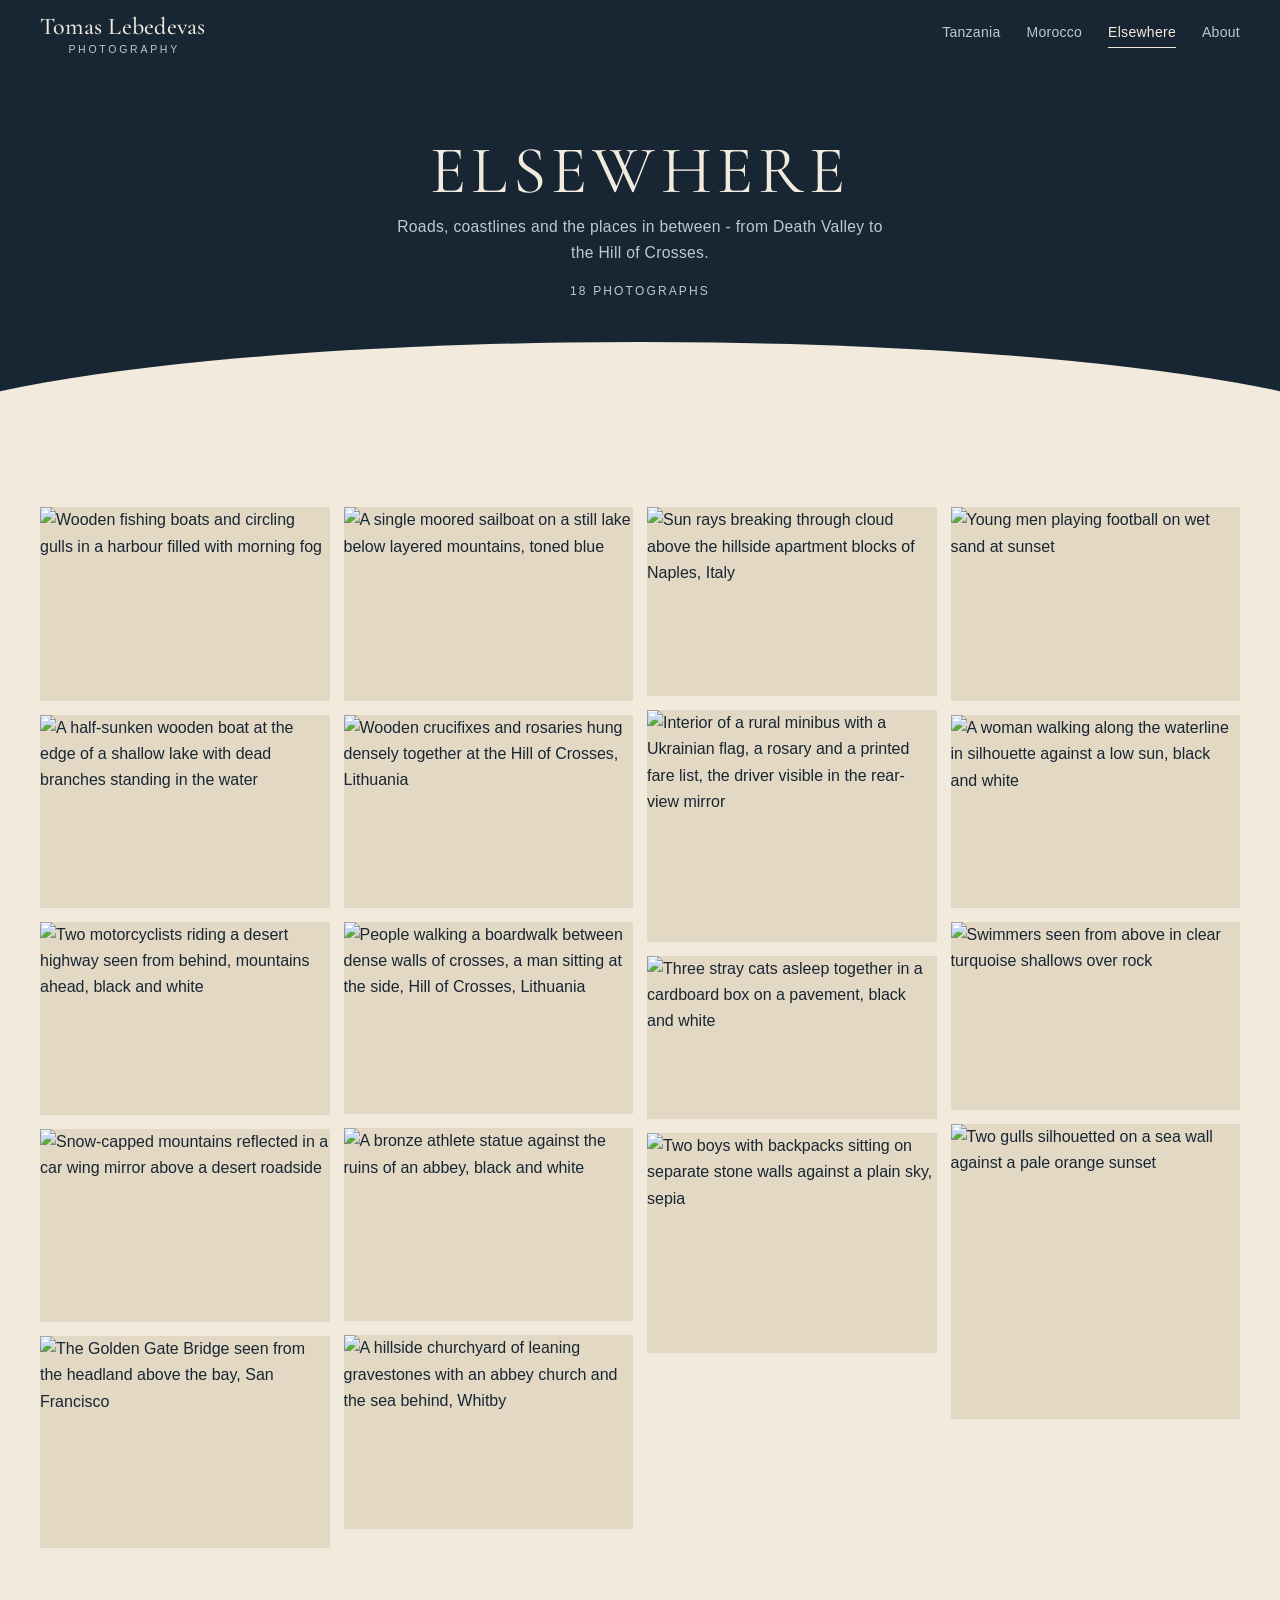
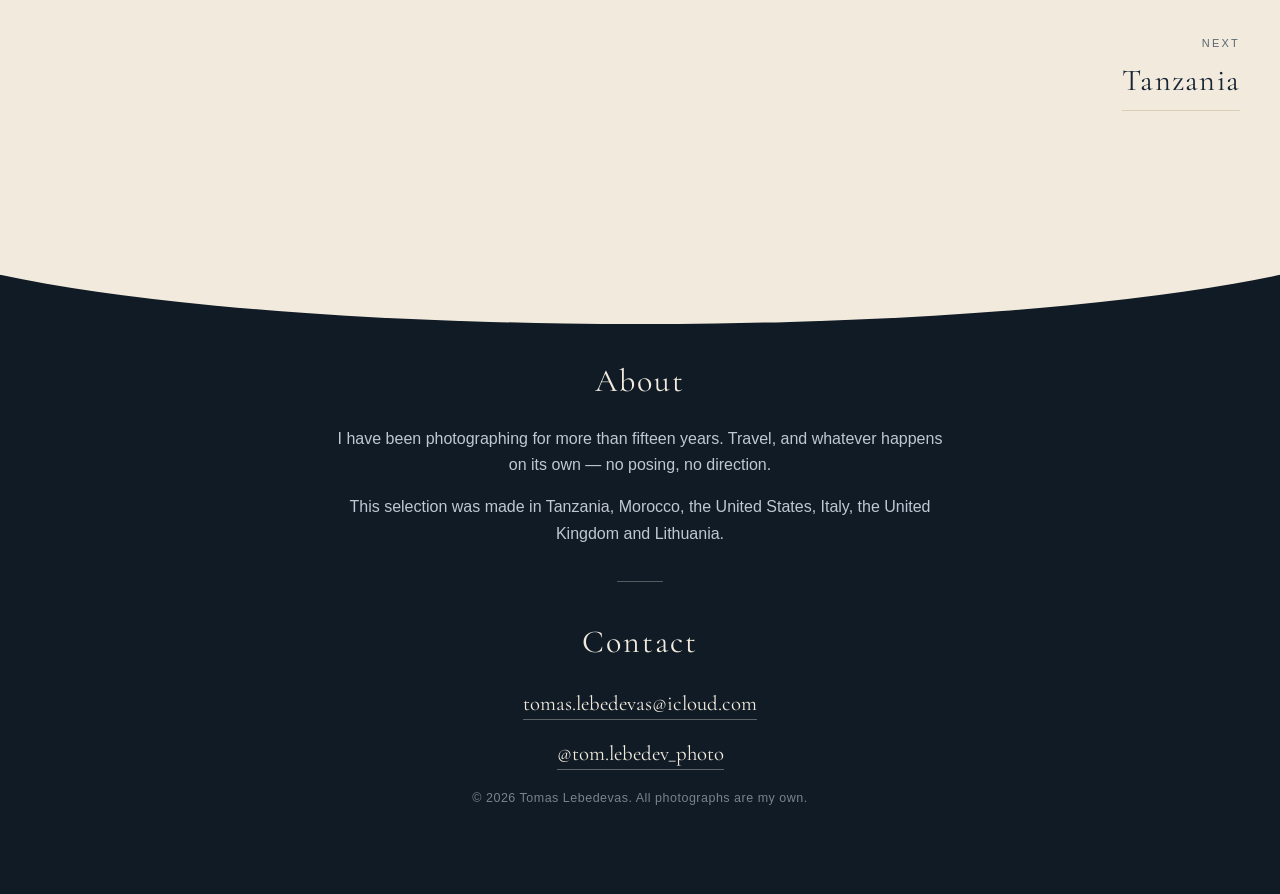
==== elsewhere.html @ 030fe17a "SEO: JSON-LD, robots meta, sitemap su nuotraukomis Struktūrizuoti duomenys (WebSite, ImageGallery, a" ====
<!doctype html>
<html lang="en">
<head>
<meta charset="utf-8">
<meta name="viewport" content="width=device-width, initial-scale=1, viewport-fit=cover">
<title>Elsewhere — Tomas Lebedevas</title>
<meta name="description" content="Roads, coastlines and the places in between - from Death Valley to the Hill of Crosses.">
<meta property="og:title" content="Elsewhere — Tomas Lebedevas">
<meta property="og:type" content="website">
<meta property="og:description" content="Roads, coastlines and the places in between - from Death Valley to the Hill of Crosses.">
<meta property="og:url" content="https://tomaslebedevas.photography/elsewhere.html">
<meta property="og:image" content="https://tomaslebedevas.photography/photos/full/Travel/_DSC0031.jpg">
<meta property="og:image:width" content="2000">
<meta property="og:image:height" content="1335">
<meta property="og:locale" content="en_GB">
<meta name="twitter:card" content="summary_large_image">
<meta name="robots" content="index, follow, max-image-preview:large, max-snippet:-1">
<link rel="canonical" href="https://tomaslebedevas.photography/elsewhere.html">
<link rel="icon" type="image/png" sizes="32x32" href="icons/favicon-32.png">
<link rel="icon" type="image/png" sizes="48x48" href="icons/favicon-48.png">

<link rel="preconnect" href="https://fonts.googleapis.com">
<link rel="preconnect" href="https://fonts.gstatic.com" crossorigin>
<link href="https://fonts.googleapis.com/css2?family=Cormorant+Garamond:wght@400;500&display=swap" rel="stylesheet">
<link rel="stylesheet" href="assets/style.css">

<link rel="manifest" href="manifest.json">
<meta name="theme-color" content="#182634">
<link rel="apple-touch-icon" href="icons/icon-180.png">
<meta name="apple-mobile-web-app-capable" content="yes">
<meta name="apple-mobile-web-app-status-bar-style" content="black-translucent">
<meta name="apple-mobile-web-app-title" content="Photography">
<meta name="mobile-web-app-capable" content="yes">
</head>
<body>
<script type="application/ld+json">
{
  "@context": "https://schema.org",
  "@graph": [
    {
      "@type": "ImageGallery",
      "@id": "https://tomaslebedevas.photography/elsewhere.html",
      "name": "Elsewhere 2014 Tomas Lebedevas",
      "description": "Roads, coastlines and the places in between - from Death Valley to the Hill of Crosses.",
      "url": "https://tomaslebedevas.photography/elsewhere.html",
      "inLanguage": "en",
      "primaryImageOfPage": "https://tomaslebedevas.photography/photos/full/Travel/_DSC0031.jpg",
      "isPartOf": { "@type": "WebSite", "@id": "https://tomaslebedevas.photography/#website" },
      "author": { "@type": "Person", "@id": "https://tomaslebedevas.photography/#tomas" },
      "copyrightHolder": { "@type": "Person", "@id": "https://tomaslebedevas.photography/#tomas" }
    },
    {
      "@type": "Person",
      "@id": "https://tomaslebedevas.photography/#tomas",
      "name": "Tomas Lebedevas",
      "jobTitle": "Photographer",
      "url": "https://tomaslebedevas.photography/"
    },
    {
      "@type": "BreadcrumbList",
      "itemListElement": [
        { "@type": "ListItem", "position": 1, "name": "Tomas Lebedevas", "item": "https://tomaslebedevas.photography/" },
        { "@type": "ListItem", "position": 2, "name": "Elsewhere" }
      ]
    }
  ]
}
</script>
<header class="site-header">
  <a class="brand" href="index.html">Tomas Lebedevas<span>Photography</span></a>
  <nav>
    <a href="tanzania.html">Tanzania</a>
    <a href="morocco.html">Morocco</a>
    <a href="elsewhere.html" aria-current="page">Elsewhere</a>
    <a href="index.html#about">About</a>
  </nav>
</header>
<main id="work">
<!-- GALLERY:START -->
<section class="sekcija" id="elsewhere">
  <div class="sekcija__juosta">
    <h1>Elsewhere</h1>
    <p>Roads, coastlines and the places in between - from Death Valley to the Hill of Crosses.</p>
    <span class="sekcija__kiekis">18 photographs</span>
    <div class="lankas"></div>
  </div>
  <div class="galerija">
    <figure class="tile" role="button" tabindex="0" data-full="photos/full/Travel/DSC_0059%20%282%29.jpg">
      <img src="photos/thumb/Travel/DSC_0059%20%282%29.jpg" srcset="photos/thumb-sm/Travel/DSC_0059%20%282%29.jpg 400w, photos/thumb/Travel/DSC_0059%20%282%29.jpg 700w" sizes="(max-width:620px) 50vw, (max-width:900px) 50vw, (max-width:1200px) 33vw, 350px" alt="Wooden fishing boats and circling gulls in a harbour filled with morning fog" width="700" height="467" loading="eager" fetchpriority="high" decoding="async">
      <figcaption>Harbour in the fog</figcaption>
    </figure>
    <figure class="tile" role="button" tabindex="0" data-full="photos/full/Travel/DSC_0082.jpg">
      <img src="photos/thumb/Travel/DSC_0082.jpg" srcset="photos/thumb-sm/Travel/DSC_0082.jpg 400w, photos/thumb/Travel/DSC_0082.jpg 700w" sizes="(max-width:620px) 50vw, (max-width:900px) 50vw, (max-width:1200px) 33vw, 350px" alt="A half-sunken wooden boat at the edge of a shallow lake with dead branches standing in the water" width="700" height="467" loading="eager" fetchpriority="high" decoding="async">
      <figcaption>Sunken boat</figcaption>
    </figure>
    <figure class="tile" role="button" tabindex="0" data-full="photos/full/Travel/_DSC0031.jpg">
      <img src="photos/thumb/Travel/_DSC0031.jpg" srcset="photos/thumb-sm/Travel/_DSC0031.jpg 400w, photos/thumb/Travel/_DSC0031.jpg 700w" sizes="(max-width:620px) 50vw, (max-width:900px) 50vw, (max-width:1200px) 33vw, 350px" alt="Two motorcyclists riding a desert highway seen from behind, mountains ahead, black and white" width="700" height="467" loading="lazy" decoding="async">
      <figcaption>Motorcycles in the desert</figcaption>
    </figure>
    <figure class="tile" role="button" tabindex="0" data-full="photos/full/Travel/_DSC0162-2.jpg">
      <img src="photos/thumb/Travel/_DSC0162-2.jpg" srcset="photos/thumb-sm/Travel/_DSC0162-2.jpg 400w, photos/thumb/Travel/_DSC0162-2.jpg 700w" sizes="(max-width:620px) 50vw, (max-width:900px) 50vw, (max-width:1200px) 33vw, 350px" alt="Snow-capped mountains reflected in a car wing mirror above a desert roadside" width="700" height="467" loading="lazy" decoding="async">
      <figcaption>Mountains in the mirror</figcaption>
    </figure>
    <figure class="tile" role="button" tabindex="0" data-full="photos/full/Travel/_DSC0353.jpg" data-vieta="San Francisco">
      <img src="photos/thumb/Travel/_DSC0353.jpg" srcset="photos/thumb-sm/Travel/_DSC0353.jpg 400w, photos/thumb/Travel/_DSC0353.jpg 700w" sizes="(max-width:620px) 50vw, (max-width:900px) 50vw, (max-width:1200px) 33vw, 350px" alt="The Golden Gate Bridge seen from the headland above the bay, San Francisco" width="700" height="512" loading="lazy" decoding="async">
      <figcaption>Golden Gate</figcaption>
    </figure>
    <figure class="tile" role="button" tabindex="0" data-full="photos/full/Travel/DSC_2839.jpg">
      <img src="photos/thumb/Travel/DSC_2839.jpg" srcset="photos/thumb-sm/Travel/DSC_2839.jpg 400w, photos/thumb/Travel/DSC_2839.jpg 700w" sizes="(max-width:620px) 50vw, (max-width:900px) 50vw, (max-width:1200px) 33vw, 350px" alt="A single moored sailboat on a still lake below layered mountains, toned blue" width="700" height="467" loading="lazy" decoding="async">
      <figcaption>Lone sailboat</figcaption>
    </figure>
    <figure class="tile" role="button" tabindex="0" data-full="photos/full/Travel/_DSC0461%20%282%29.jpg" data-vieta="Lithuania">
      <img src="photos/thumb/Travel/_DSC0461%20%282%29.jpg" srcset="photos/thumb-sm/Travel/_DSC0461%20%282%29.jpg 400w, photos/thumb/Travel/_DSC0461%20%282%29.jpg 700w" sizes="(max-width:620px) 50vw, (max-width:900px) 50vw, (max-width:1200px) 33vw, 350px" alt="Wooden crucifixes and rosaries hung densely together at the Hill of Crosses, Lithuania" width="700" height="467" loading="lazy" decoding="async">
      <figcaption>Hill of Crosses</figcaption>
    </figure>
    <figure class="tile" role="button" tabindex="0" data-full="photos/full/People/_DSC0463.jpg" data-vieta="Lithuania">
      <img src="photos/thumb/People/_DSC0463.jpg" srcset="photos/thumb-sm/People/_DSC0463.jpg 400w, photos/thumb/People/_DSC0463.jpg 700w" sizes="(max-width:620px) 50vw, (max-width:900px) 50vw, (max-width:1200px) 33vw, 350px" alt="People walking a boardwalk between dense walls of crosses, a man sitting at the side, Hill of Crosses, Lithuania" width="700" height="466" loading="lazy" decoding="async">
      <figcaption>Path between the crosses</figcaption>
    </figure>
    <figure class="tile" role="button" tabindex="0" data-full="photos/full/Travel/_DSC0427.jpg" data-vieta="Whitby">
      <img src="photos/thumb/Travel/_DSC0427.jpg" srcset="photos/thumb-sm/Travel/_DSC0427.jpg 400w, photos/thumb/Travel/_DSC0427.jpg 700w" sizes="(max-width:620px) 50vw, (max-width:900px) 50vw, (max-width:1200px) 33vw, 350px" alt="A bronze athlete statue against the ruins of an abbey, black and white" width="700" height="467" loading="lazy" decoding="async">
      <figcaption>Statue among ruins</figcaption>
    </figure>
    <figure class="tile" role="button" tabindex="0" data-full="photos/full/Travel/_DSC0442.jpg" data-vieta="Whitby">
      <img src="photos/thumb/Travel/_DSC0442.jpg" srcset="photos/thumb-sm/Travel/_DSC0442.jpg 400w, photos/thumb/Travel/_DSC0442.jpg 700w" sizes="(max-width:620px) 50vw, (max-width:900px) 50vw, (max-width:1200px) 33vw, 350px" alt="A hillside churchyard of leaning gravestones with an abbey church and the sea behind, Whitby" width="700" height="467" loading="lazy" decoding="async">
      <figcaption>Graveyard above the town</figcaption>
    </figure>
    <figure class="tile" role="button" tabindex="0" data-full="photos/full/Travel/DSC_0596.jpg" data-vieta="Naples">
      <img src="photos/thumb/Travel/DSC_0596.jpg" srcset="photos/thumb-sm/Travel/DSC_0596.jpg 400w, photos/thumb/Travel/DSC_0596.jpg 700w" sizes="(max-width:620px) 50vw, (max-width:900px) 50vw, (max-width:1200px) 33vw, 350px" alt="Sun rays breaking through cloud above the hillside apartment blocks of Naples, Italy" width="700" height="456" loading="lazy" decoding="async">
      <figcaption>Light over Naples</figcaption>
    </figure>
    <figure class="tile" role="button" tabindex="0" data-full="photos/full/Travel/DSC_0011%20%284%29.jpg">
      <img src="photos/thumb/Travel/DSC_0011%20%284%29.jpg" srcset="photos/thumb-sm/Travel/DSC_0011%20%284%29.jpg 400w, photos/thumb/Travel/DSC_0011%20%284%29.jpg 700w" sizes="(max-width:620px) 50vw, (max-width:900px) 50vw, (max-width:1200px) 33vw, 350px" alt="Interior of a rural minibus with a Ukrainian flag, a rosary and a printed fare list, the driver visible in the rear-view mirror" width="700" height="560" loading="lazy" decoding="async">
      <figcaption>Marshrutka</figcaption>
    </figure>
    <figure class="tile" role="button" tabindex="0" data-full="photos/full/Travel/DSC_0133.jpg">
      <img src="photos/thumb/Travel/DSC_0133.jpg" srcset="photos/thumb-sm/Travel/DSC_0133.jpg 400w, photos/thumb/Travel/DSC_0133.jpg 700w" sizes="(max-width:620px) 50vw, (max-width:900px) 50vw, (max-width:1200px) 33vw, 350px" alt="Three stray cats asleep together in a cardboard box on a pavement, black and white" width="700" height="395" loading="lazy" decoding="async">
      <figcaption>Three in a box</figcaption>
    </figure>
    <figure class="tile" role="button" tabindex="0" data-full="photos/full/People/DSC_0007%20%283%29.jpg">
      <img src="photos/thumb/People/DSC_0007%20%283%29.jpg" srcset="photos/thumb-sm/People/DSC_0007%20%283%29.jpg 400w, photos/thumb/People/DSC_0007%20%283%29.jpg 700w" sizes="(max-width:620px) 50vw, (max-width:900px) 50vw, (max-width:1200px) 33vw, 350px" alt="Two boys with backpacks sitting on separate stone walls against a plain sky, sepia" width="700" height="531" loading="lazy" decoding="async">
      <figcaption>Two on the wall</figcaption>
    </figure>
    <figure class="tile" role="button" tabindex="0" data-full="photos/full/People/DSC_0378%20%282%29.jpg">
      <img src="photos/thumb/People/DSC_0378%20%282%29.jpg" srcset="photos/thumb-sm/People/DSC_0378%20%282%29.jpg 400w, photos/thumb/People/DSC_0378%20%282%29.jpg 700w" sizes="(max-width:620px) 50vw, (max-width:900px) 50vw, (max-width:1200px) 33vw, 350px" alt="Young men playing football on wet sand at sunset" width="700" height="468" loading="lazy" decoding="async">
      <figcaption>Football on the sand</figcaption>
    </figure>
    <figure class="tile" role="button" tabindex="0" data-full="photos/full/People/DSC_0519%20%282%29.jpg">
      <img src="photos/thumb/People/DSC_0519%20%282%29.jpg" srcset="photos/thumb-sm/People/DSC_0519%20%282%29.jpg 400w, photos/thumb/People/DSC_0519%20%282%29.jpg 700w" sizes="(max-width:620px) 50vw, (max-width:900px) 50vw, (max-width:1200px) 33vw, 350px" alt="A woman walking along the waterline in silhouette against a low sun, black and white" width="700" height="467" loading="lazy" decoding="async">
      <figcaption>Along the shore</figcaption>
    </figure>
    <figure class="tile" role="button" tabindex="0" data-full="photos/full/People/DSC_0683.jpg">
      <img src="photos/thumb/People/DSC_0683.jpg" srcset="photos/thumb-sm/People/DSC_0683.jpg 400w, photos/thumb/People/DSC_0683.jpg 700w" sizes="(max-width:620px) 50vw, (max-width:900px) 50vw, (max-width:1200px) 33vw, 350px" alt="Swimmers seen from above in clear turquoise shallows over rock" width="700" height="454" loading="lazy" decoding="async">
      <figcaption>Clear water</figcaption>
    </figure>
    <figure class="tile" role="button" tabindex="0" data-full="photos/full/Travel/DSC_0310%20%282%29.jpg">
      <img src="photos/thumb/Travel/DSC_0310%20%282%29.jpg" srcset="photos/thumb-sm/Travel/DSC_0310%20%282%29.jpg 400w, photos/thumb/Travel/DSC_0310%20%282%29.jpg 700w" sizes="(max-width:620px) 50vw, (max-width:900px) 50vw, (max-width:1200px) 33vw, 350px" alt="Two gulls silhouetted on a sea wall against a pale orange sunset" width="687" height="700" loading="lazy" decoding="async">
      <figcaption>Two at sunset</figcaption>
    </figure>
  </div>
</section>
<!-- GALLERY:END -->
<nav class="toliau">
  <a href="tanzania.html"><span>Next</span>Tanzania</a>
</nav>
</main>

<footer class="puslapio-galas" id="about">
  <div class="lankas lankas--virsus"></div>
  <div class="vidus">
    <h2>About</h2>
    <p>
      I have been photographing for more than fifteen years. Travel, and whatever
      happens on its own &mdash; no posing, no direction.
    </p>
    <p>
      This selection was made in Tanzania, Morocco, the United States, Italy,
      the United Kingdom and Lithuania.
    </p>

    <div class="skyrikis"></div>

    <h2 id="contact">Contact</h2>
    <p><a class="pastas" href="mailto:tomas.lebedevas@icloud.com">tomas.lebedevas@icloud.com</a></p>
    <p><a class="pastas" href="https://www.instagram.com/tom.lebedev_photo/" target="_blank" rel="me noopener">@tom.lebedev_photo</a></p>
    <p class="fine">&copy; 2026 Tomas Lebedevas. All photographs are my own.</p>
  </div>
</footer>

<div class="lightbox" id="lightbox" role="dialog" aria-modal="true" aria-label="Photo viewer" hidden>
  <button class="lb-close" id="lbClose" aria-label="Close">&times;</button>
  <button class="lb-nav lb-prev" id="lbPrev" aria-label="Previous">&#8249;</button>
  <img id="lbImg" alt="">
  <button class="lb-nav lb-next" id="lbNext" aria-label="Next">&#8250;</button>
  <div class="lb-caption" id="lbCaption"></div>
</div>

<script src="assets/app.js"></script>
<script>
  if ("serviceWorker" in navigator) {
    window.addEventListener("load", function () { navigator.serviceWorker.register("sw.js"); });
  }
</script>
</body>
</html>
---- assets/style.css ----
/* ===================================================================
   Tomas Lebedevas — Fotografija
   Rašalo mėlyna + smėlis, serifinė tipografija, teminės sekcijos.
   =================================================================== */

:root{
  /* Paletė: rašalo mėlyna + smėlis. Mėlyna sąmoningai gili ir
     prislopinta - tokia tamsi veikia beveik kaip juoda ir nekonkuruoja
     su kadrais, bet spalva dar atpažįstama. Šiltas smėlis atsveria. */
  --tamsi:      #182634;
  --tamsi-gili: #101b26;
  --krem:       #f2ebdd;
  --krem-sokis: #e3d8c3;   /* plyteles fonas, kol nuotrauka dar nekrauta */
  --tekstas:    #182634;
  --tekstas-svelnus: #5a6672;
  --ant-tamsios: #f2ebdd;
  --ant-tamsios-svelnus: #bfc8d2;
  --linija:     #dccfb7;

  --serif: "Cormorant Garamond", Georgia, "Times New Roman", serif;
  --sans: -apple-system, BlinkMacSystemFont, "Segoe UI", Roboto, Helvetica, Arial, sans-serif;

  --max: 1440px;
  --tarpas: 14px;

  /* Galerijos stulpeliu kiekis. Keiciamas per media uzklausas ir
     atskirai "Selected work" sekcijai, todel visur tik viena vieta. */
  --stulpeliai: 4;

  /* Lipni antraste. Naudojama ir sekciju scroll-margin skaiciavimui,
     kad nuoroda i #travel nenuslinktu po antraste. */
  --antrastes-h: 72px;
}

*{box-sizing:border-box}
html{scroll-behavior:smooth}
body{
  margin:0;
  background:var(--krem);
  color:var(--tekstas);
  font:16px/1.65 var(--sans);
  -webkit-font-smoothing:antialiased;
}
a{color:inherit;text-decoration:none}
img{max-width:100%}

/* --- Antraštė ------------------------------------------------------ */
.site-header{
  position:sticky;top:0;z-index:60;
  display:flex;align-items:center;justify-content:space-between;gap:24px;
  padding:calc(14px + env(safe-area-inset-top)) calc(40px + env(safe-area-inset-right)) 14px calc(40px + env(safe-area-inset-left));
  background:var(--tamsi);
  color:var(--ant-tamsios);
}
/* Vardas ir po juo smulkus "Photography" - identiteto zenklas, o ne
   viena ilga eilute. Ta pati smulki isretinta tipografija kaip
   .sekcija__kiekis ir lightbox meta eiluteje. */
.brand{
  display:block;
  font-family:var(--serif);
  font-size:24px;font-weight:500;letter-spacing:.01em;line-height:1.12;
}
.brand span{
  display:block;
  margin-top:3px;
  font-family:var(--sans);
  font-size:10.5px;font-weight:400;
  letter-spacing:.26em;text-transform:uppercase;
  color:var(--ant-tamsios-svelnus);
  /* Centruojam po vardu. Del letter-spacing po paskutine raide lieka
     tarpas, todel be sios kompensacijos eilute optiskai pasislinktu
     i desine. */
  text-align:center;
  margin-right:-.26em;
}
.site-header nav{display:flex;gap:26px;font-size:14px;letter-spacing:.02em}
.site-header nav a{color:var(--ant-tamsios-svelnus);padding-bottom:3px;border-bottom:1px solid transparent}
.site-header nav a:hover{color:var(--ant-tamsios);border-bottom-color:var(--ant-tamsios)}
/* Kuriame puslapyje esam - zymima generuojant HTML. */
.site-header nav a[aria-current]{color:var(--ant-tamsios);border-bottom-color:var(--ant-tamsios)}

/* --- Titulinio įžanga: nuotrauka per visą plotį ---------------------- */
/* Fotografo puslapyje pirmas ekranas turi buti fotografija, o ne
   spalvotas staciakampis. Kadras parinktas blankus ir miglotas -
   tekstas ant jo gulasi nekonkuruodamas. */
.hero{
  position:relative;
  min-height:min(78vh,780px);
  display:flex;align-items:center;justify-content:center;
  overflow:hidden;
  background:var(--tamsi);
  color:var(--ant-tamsios);
}
.hero__foto{
  position:absolute;inset:0;
  width:100%;height:100%;
  object-fit:cover;display:block;
}
/* Uzdanga: be jos tekstas ant sviesaus dangaus nebutu iskaitomas.
   Melynas atspalvis riso hero su palete. */
.hero::after{
  content:'';position:absolute;inset:0;
  background:linear-gradient(rgba(24,38,52,.66),rgba(24,38,52,.34) 45%,rgba(24,38,52,.58));
}
.hero__vidus{
  position:relative;z-index:2;
  text-align:center;
  padding:96px 28px 132px;
}
.hero .lankas{z-index:3}
.hero h1{
  font-family:var(--serif);
  margin:0 0 14px;
  font-size:clamp(3rem,8vw,6rem);
  font-weight:400;letter-spacing:.04em;line-height:1;
  text-shadow:0 1px 24px rgba(10,17,24,.5);
}
.hero p{
  margin:0 auto;max-width:34em;
  color:var(--krem);
  font-size:1.02rem;letter-spacing:.02em;
  text-shadow:0 1px 16px rgba(10,17,24,.6);
}

/* Lenktas perėjimas iš tamsios juostos į kreminę.
   Elipsė platesnė už ekraną, todėl lankas švelnus.
   Rodom tik du: viena ten, kur tamsi puslapio pradzia atsiveria i
   nuotraukas, ir viena puslapio gale. Anksciau ju buvo sesi ir jie
   virto sablonu; be to hero lankas atsidurdavo tarp dvieju tamsiu
   juostu ir palikdavo keista smelio ruozeli. */
.lankas{
  position:absolute;left:-10%;right:-10%;bottom:-1px;
  height:110px;
  background:var(--krem);
  border-radius:50% 50% 0 0 / 100% 100% 0 0;
}
.lankas--virsus{
  top:-1px;bottom:auto;
  border-radius:0 0 50% 50% / 0 0 100% 100%;
}

/* --- Sekcija ------------------------------------------------------- */
.sekcija{
  margin:0 0 10px;
  /* Kad #travel ir kt. nuorodos nenuslystu po lipnia antraste. */
  scroll-margin-top:var(--antrastes-h);
}

.sekcija__juosta{
  position:relative;
  background:var(--tamsi);color:var(--ant-tamsios);
  text-align:center;
  padding:68px 28px 76px;
}
.sekcija__juosta h1,
.sekcija__juosta h2{
  font-family:var(--serif);
  margin:0 0 10px;
  font-size:clamp(2.4rem,6vw,4.2rem);
  font-weight:400;letter-spacing:.08em;text-transform:uppercase;line-height:1;
}
.sekcija__juosta p{
  margin:0 auto;max-width:32em;
  color:var(--ant-tamsios-svelnus);
  font-size:.98rem;letter-spacing:.02em;
}
/* Be opacity: su .7 kontrastas buvo 3.6:1, o tai maziausias
   ir labiausiai isretintas tekstas puslapyje. Dabar 5.6:1. */
.sekcija__kiekis{
  display:block;margin-top:16px;
  font-size:12px;letter-spacing:.18em;text-transform:uppercase;
  color:var(--ant-tamsios-svelnus);
}
/* Tituliniame po hero nuotrauka tamsi juosta butu per sunki - antraste
   ten guli ant smelio. Tamsios juostos lieka darbu puslapiams. */
.sekcija__juosta--sviesi{
  background:none;color:var(--tekstas);
  padding:66px 28px 8px;
}
.sekcija__juosta--sviesi p{color:var(--tekstas-svelnus)}
.sekcija__juosta--sviesi .sekcija__kiekis{color:var(--tekstas-svelnus)}

/* Lankas tik ties pirmaja juosta - ten tamsa atsiveria i nuotraukas. */
.sekcija .lankas{display:none}
.sekcija:first-of-type .sekcija__juosta{
  overflow:hidden;
  padding-bottom:150px;
  /* Hero aukstis islenda trupmeninis, o dvi gretimos vienodos spalvos
     dezes tokiu atveju gali palikti plauko linija. 1px persidengimas
     ta panaikina - tas pats triukas kaip lanko bottom:-1px. */
  margin-top:-1px;
}
.sekcija:first-of-type .sekcija__juosta .lankas{display:block}

/* --- Galerija ------------------------------------------------------ */
/* Murinis isdestymas. Nuotrauku proporcijos ivairios (3:2, 4:5, staciai),
   o tinklelyje su vienoda eilute auksciausias kadras diktavo eiles auksti
   ir po zemesniais likdavo iki 26% tusciu vietu. Stulpeliai supakuoja be
   tarpu ir nieko neapkarpo - kaina tik ta, kad skaitymo eile vertikali. */
.galerija{
  max-width:var(--max);
  margin:0 auto;
  padding:56px calc(40px + env(safe-area-inset-left)) 76px calc(40px + env(safe-area-inset-right));
  column-count:var(--stulpeliai);
  column-gap:var(--tarpas);
}
/* Kuruota atranka - platesni kadrai, maziau stulpeliu. */
#selected .galerija{--stulpeliai:3;max-width:1180px}

.tile{
  break-inside:avoid;
  margin:0 0 var(--tarpas);padding:0;border:0;
  position:relative;overflow:hidden;
  background:var(--krem-sokis);
  cursor:zoom-in;
}
.tile img{
  width:100%;height:auto;display:block;
  transition:transform .6s ease;
}
.tile:hover img{transform:scale(1.035)}
.tile:focus-visible{outline:2px solid var(--tamsi);outline-offset:3px}
.tile figcaption{
  position:absolute;left:0;right:0;bottom:0;
  padding:30px 16px 14px;
  font-family:var(--serif);
  font-size:1.05rem;letter-spacing:.02em;text-align:left;color:#fff;
  background:linear-gradient(transparent,rgba(12,20,28,.8));
  opacity:0;transition:opacity .3s;
}
.tile:hover figcaption,.tile:focus-visible figcaption{opacity:1}

.empty{column-span:all;text-align:center;color:var(--tekstas-svelnus);padding:60px 0}
.empty code{background:var(--krem-sokis);padding:2px 6px;border-radius:3px;font-size:.9em}

/* --- Darbų kūnai (titulinio įėjimai) -------------------------------- */
.kunai{
  max-width:var(--max);
  margin:0 auto;
  padding:8px calc(40px + env(safe-area-inset-left)) 104px calc(40px + env(safe-area-inset-right));
}
.kunai h2{
  font-family:var(--serif);
  font-size:clamp(1.7rem,3vw,2.3rem);
  font-weight:400;letter-spacing:.1em;text-transform:uppercase;
  margin:0 0 22px;text-align:center;
}
.kunai__eile{
  display:grid;
  grid-template-columns:repeat(3,1fr);
  gap:var(--tarpas);
}
.kunas{
  position:relative;display:block;overflow:hidden;
  background:var(--krem-sokis);
}
.kunas img{
  width:100%;height:clamp(200px,24vw,300px);
  object-fit:cover;display:block;
  transition:transform .6s ease;
}
.kunas:hover img{transform:scale(1.04)}
.kunas:focus-visible{outline:2px solid var(--tamsi);outline-offset:3px}
.kunas__vardas,.kunas__kiekis{
  position:relative;z-index:2;display:block;text-align:center;color:#fff;
}
/* Uzdanga po tekstu - kitaip vardas ant sviesaus kadro dingtu. */
.kunas::after{
  content:'';position:absolute;left:0;right:0;bottom:0;height:56%;
  background:linear-gradient(transparent,rgba(12,20,28,.82));
}
.kunas__vardas{
  position:absolute;left:0;right:0;bottom:30px;
  font-family:var(--serif);font-size:1.6rem;letter-spacing:.06em;
}
.kunas__kiekis{
  position:absolute;left:0;right:0;bottom:14px;
  font-size:11px;letter-spacing:.18em;text-transform:uppercase;
  color:rgba(255,255,255,.78);
}

/* --- Kitas darbų kūnas (puslapio apačioje) -------------------------- */
.toliau{
  max-width:var(--max);
  margin:0 auto;
  padding:0 calc(40px + env(safe-area-inset-right)) 104px calc(40px + env(safe-area-inset-left));
  text-align:right;
}
.toliau a{
  display:inline-block;
  font-family:var(--serif);font-size:1.9rem;letter-spacing:.04em;
  border-bottom:1px solid var(--linija);padding-bottom:4px;
}
.toliau a:hover{border-bottom-color:var(--tekstas)}
.toliau span{
  display:block;
  font-family:var(--sans);font-size:11px;font-weight:400;
  letter-spacing:.2em;text-transform:uppercase;
  color:var(--tekstas-svelnus);
  margin-bottom:4px;
}

/* --- Apie / kontaktai ---------------------------------------------- */
.puslapio-galas{
  position:relative;
  overflow:hidden;   /* tas pats - lankas neturi tempti horizontalios slinkties */
  background:var(--tamsi-gili);color:var(--ant-tamsios);
  padding:140px 28px calc(70px + env(safe-area-inset-bottom));
}
.vidus{max-width:620px;margin:0 auto;text-align:center}
.puslapio-galas h2{
  font-family:var(--serif);
  font-size:2rem;font-weight:400;letter-spacing:.06em;
  margin:0 0 18px;
}
.puslapio-galas p{color:var(--ant-tamsios-svelnus);margin:0 0 16px}
.puslapio-galas a.pastas{
  font-family:var(--serif);font-size:1.3rem;
  color:var(--ant-tamsios);border-bottom:1px solid rgba(242,235,221,.35);
  padding-bottom:3px;
}
.puslapio-galas a.pastas:hover{border-bottom-color:var(--ant-tamsios)}
.skyrikis{
  width:46px;height:1px;background:rgba(242,235,221,.3);
  margin:34px auto;
}
.fine{font-size:12.5px;letter-spacing:.04em;opacity:.6}

/* --- Lightbox ------------------------------------------------------ */
.lightbox{
  position:fixed;inset:0;z-index:100;
  display:flex;align-items:center;justify-content:center;
  background:rgba(10,17,24,.975);
}
.lightbox[hidden]{display:none}
.lightbox img{max-width:92vw;max-height:84vh;object-fit:contain}
.lb-close,.lb-nav{
  position:absolute;background:none;border:0;color:var(--krem);
  cursor:pointer;line-height:1;opacity:.6;transition:opacity .2s;
}
.lb-close:hover,.lb-nav:hover{opacity:1}
.lb-close{top:calc(22px + env(safe-area-inset-top));right:28px;font-size:34px}
.lb-nav{top:50%;transform:translateY(-50%);font-size:50px;padding:12px 22px}
.lb-prev{left:6px}
.lb-next{right:6px}
.lb-caption{
  position:absolute;bottom:calc(26px + env(safe-area-inset-bottom));left:0;right:0;
  text-align:center;color:var(--krem);
  font-family:var(--serif);font-size:1.15rem;letter-spacing:.03em;
}
.lb-caption span{
  display:block;margin-top:5px;
  font-family:var(--sans);font-size:11.5px;letter-spacing:.16em;
  text-transform:uppercase;opacity:.55;
}

/* --- Platus ekranai ------------------------------------------------ */
@media(max-width:1200px){
  :root{--stulpeliai:3}
  #selected .galerija{--stulpeliai:3}
}
@media(max-width:900px){
  :root{--stulpeliai:2}
  #selected .galerija{--stulpeliai:2}
}

/* --- Planšetė / didelis telefonas ----------------------------------- */
@media(max-width:760px){
  :root{--antrastes-h:108px}
  .site-header{
    flex-direction:column;gap:12px;
    padding:calc(16px + env(safe-area-inset-top)) 18px 14px;
  }
  .brand{font-size:20px}
  .brand span{font-size:9.5px;letter-spacing:.22em}
  .site-header nav{gap:18px;font-size:13px}
  .hero{min-height:min(66vh,560px)}
  .hero__vidus{padding:64px 20px 96px}
  .sekcija__juosta{padding:52px 22px 58px}
  .sekcija__juosta--sviesi{padding:44px 22px 4px}
  /* "Selected work" yra du zodziai - be sito telefone luztu i dvi eilutes */
  .sekcija__juosta--sviesi h2{font-size:clamp(1.75rem,7vw,4.2rem)}
  .sekcija:first-of-type .sekcija__juosta{padding-bottom:100px}
  .lankas{height:70px}
  .kunai{padding:4px 14px 72px}
  .kunai__eile{grid-template-columns:1fr;gap:8px}
  .kunas img{height:190px}
  .toliau{padding:0 18px 72px}
  .toliau a{font-size:1.5rem}
  .galerija{padding:32px 10px 44px;column-gap:8px}
  .tile{margin-bottom:8px}
  .tile figcaption{display:none}
  .puslapio-galas{padding:100px 22px calc(56px + env(safe-area-inset-bottom))}
  .lb-nav{font-size:36px;padding:10px}
}

/* --- Telefonas ------------------------------------------------------ */
/* Kadras dviejuose stulpeliuose su paraštėmis buvo ~174x116 px - per mazas,
   kad i ji ziuretum. Nuimam sonines paraštes ir daliname pagal paskirti:
   kuruota atranka - per visa ploti po viena (tie 20 kadru to verti),
   naršymo sekcijos - po du, kitaip 122 nuotrauku puslapis issitemptu
   i beveik 50 000 px slinkties. */
@media(max-width:620px){
  :root{--stulpeliai:2}
  .galerija{padding:26px 0 38px;column-gap:3px}
  .tile{margin-bottom:3px;background:none}
  .tile:hover img{transform:none}

  #selected .galerija{--stulpeliai:1;padding-bottom:30px}
  #selected .tile{margin-bottom:24px}
  .kunai{padding-left:0;padding-right:0}
  .kunai h2{padding:0 18px}
  .kunas img{height:210px}
  /* Pavadinima rodom tik ten, kur kadras pilno plocio - hover telefone
     neegzistuoja, tad kitaip antrasciu isvis nebutu matyti. */
  #selected .tile figcaption{
    display:block;position:static;
    opacity:1;background:none;
    color:var(--tekstas-svelnus);
    padding:9px 18px 0;
    font-size:.98rem;
  }
}

@media(prefers-reduced-motion:reduce){
  *{transition:none!important;animation:none!important}
  html{scroll-behavior:auto}
}
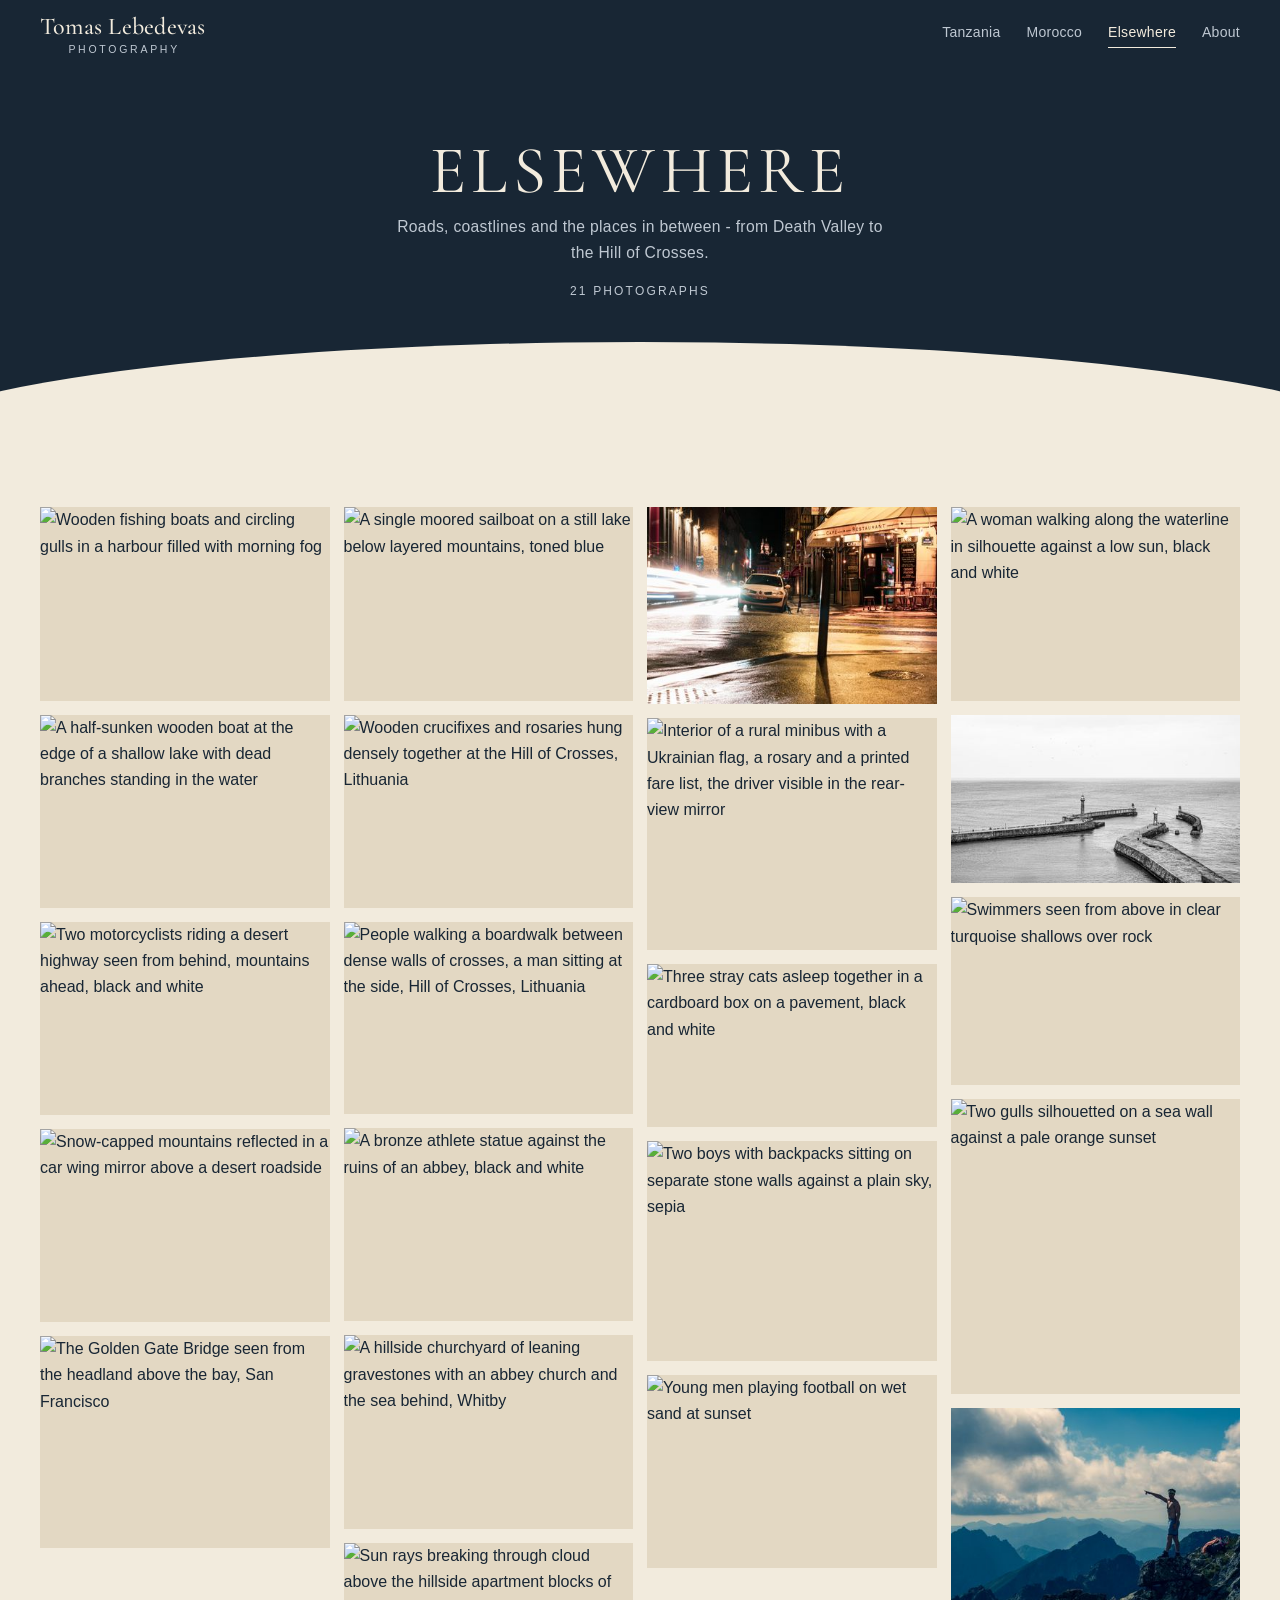
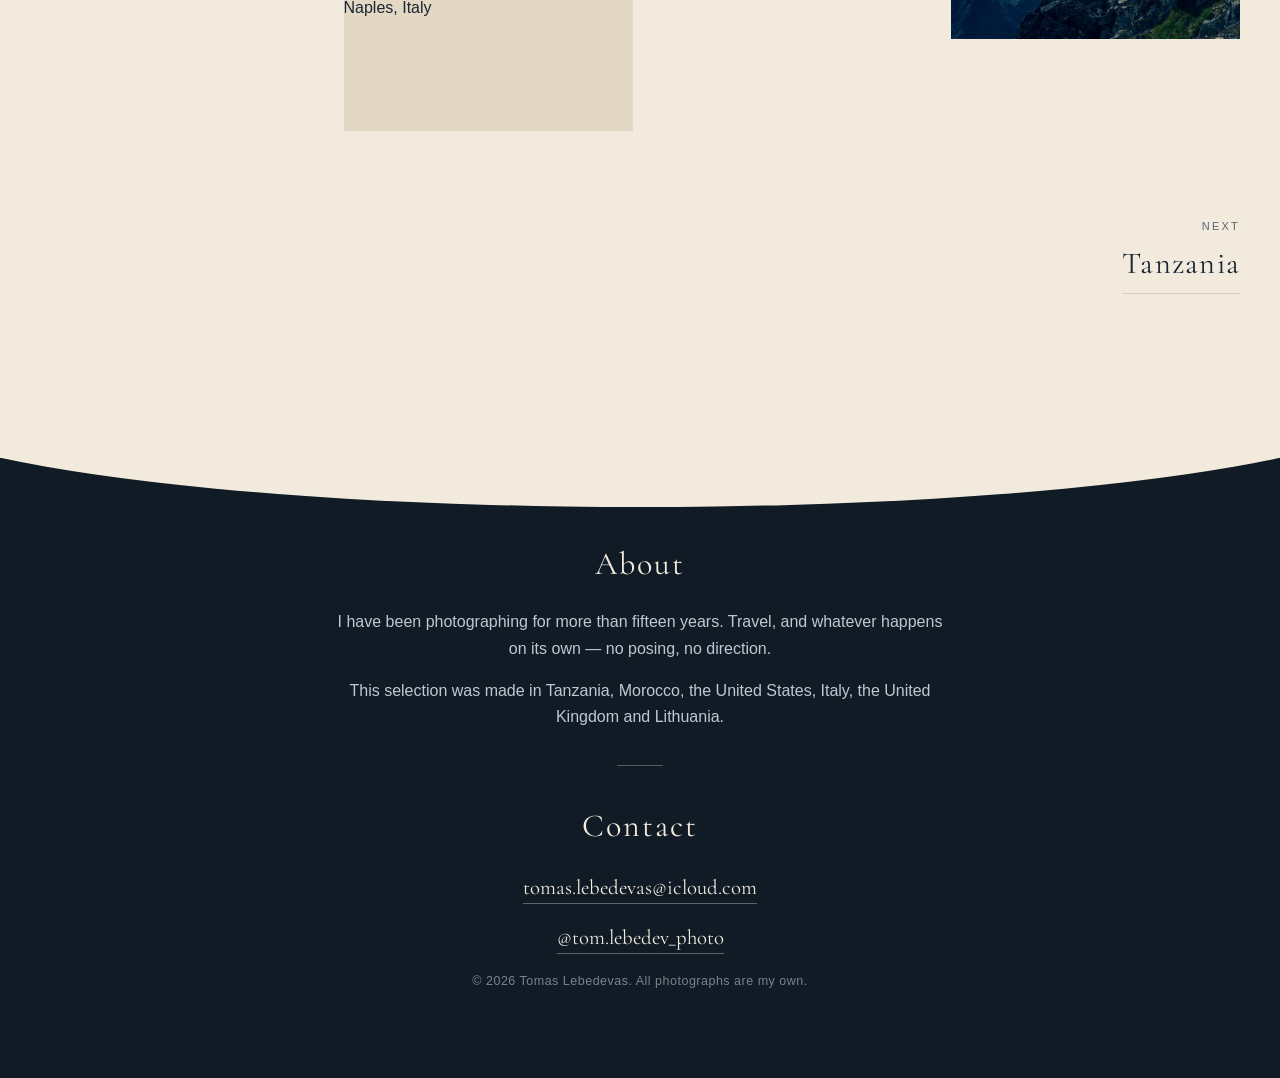
==== commit 7a9b8297: "Add five photographs to the portfolio" ====
--- a/elsewhere.html
+++ b/elsewhere.html
@@ -81,7 +81,7 @@
   <div class="sekcija__juosta">
     <h1>Elsewhere</h1>
     <p>Roads, coastlines and the places in between - from Death Valley to the Hill of Crosses.</p>
-    <span class="sekcija__kiekis">18 photographs</span>
+    <span class="sekcija__kiekis">21 photographs</span>
     <div class="lankas"></div>
   </div>
   <div class="galerija">
@@ -129,6 +129,10 @@
       <img src="photos/thumb/Travel/DSC_0596.jpg" srcset="photos/thumb-sm/Travel/DSC_0596.jpg 400w, photos/thumb/Travel/DSC_0596.jpg 700w" sizes="(max-width:620px) 50vw, (max-width:900px) 50vw, (max-width:1200px) 33vw, 350px" alt="Sun rays breaking through cloud above the hillside apartment blocks of Naples, Italy" width="700" height="456" loading="lazy" decoding="async">
       <figcaption>Light over Naples</figcaption>
     </figure>
+    <figure class="tile" role="button" tabindex="0" data-full="photos/full/Travel/DSC_0640.jpg">
+      <img src="photos/thumb/Travel/DSC_0640.jpg" srcset="photos/thumb-sm/Travel/DSC_0640.jpg 400w, photos/thumb/Travel/DSC_0640.jpg 700w" sizes="(max-width:620px) 50vw, (max-width:900px) 50vw, (max-width:1200px) 33vw, 350px" alt="Headlights streak past a warmly lit cafe and reflect on a wet street at night" width="700" height="476" loading="lazy" decoding="async">
+      <figcaption>After the rain</figcaption>
+    </figure>
     <figure class="tile" role="button" tabindex="0" data-full="photos/full/Travel/DSC_0011%20%284%29.jpg">
       <img src="photos/thumb/Travel/DSC_0011%20%284%29.jpg" srcset="photos/thumb-sm/Travel/DSC_0011%20%284%29.jpg 400w, photos/thumb/Travel/DSC_0011%20%284%29.jpg 700w" sizes="(max-width:620px) 50vw, (max-width:900px) 50vw, (max-width:1200px) 33vw, 350px" alt="Interior of a rural minibus with a Ukrainian flag, a rosary and a printed fare list, the driver visible in the rear-view mirror" width="700" height="560" loading="lazy" decoding="async">
       <figcaption>Marshrutka</figcaption>
@@ -149,6 +153,10 @@
       <img src="photos/thumb/People/DSC_0519%20%282%29.jpg" srcset="photos/thumb-sm/People/DSC_0519%20%282%29.jpg 400w, photos/thumb/People/DSC_0519%20%282%29.jpg 700w" sizes="(max-width:620px) 50vw, (max-width:900px) 50vw, (max-width:1200px) 33vw, 350px" alt="A woman walking along the waterline in silhouette against a low sun, black and white" width="700" height="467" loading="lazy" decoding="async">
       <figcaption>Along the shore</figcaption>
     </figure>
+    <figure class="tile" role="button" tabindex="0" data-full="photos/full/Travel/_DSC0487.jpg">
+      <img src="photos/thumb/Travel/_DSC0487.jpg" srcset="photos/thumb-sm/Travel/_DSC0487.jpg 400w, photos/thumb/Travel/_DSC0487.jpg 700w" sizes="(max-width:620px) 50vw, (max-width:900px) 50vw, (max-width:1200px) 33vw, 350px" alt="Two piers curve into calm water beneath a pale sky, in black and white" width="700" height="408" loading="lazy" decoding="async">
+      <figcaption>Out to sea</figcaption>
+    </figure>
     <figure class="tile" role="button" tabindex="0" data-full="photos/full/People/DSC_0683.jpg">
       <img src="photos/thumb/People/DSC_0683.jpg" srcset="photos/thumb-sm/People/DSC_0683.jpg 400w, photos/thumb/People/DSC_0683.jpg 700w" sizes="(max-width:620px) 50vw, (max-width:900px) 50vw, (max-width:1200px) 33vw, 350px" alt="Swimmers seen from above in clear turquoise shallows over rock" width="700" height="454" loading="lazy" decoding="async">
       <figcaption>Clear water</figcaption>
@@ -156,6 +164,10 @@
     <figure class="tile" role="button" tabindex="0" data-full="photos/full/Travel/DSC_0310%20%282%29.jpg">
       <img src="photos/thumb/Travel/DSC_0310%20%282%29.jpg" srcset="photos/thumb-sm/Travel/DSC_0310%20%282%29.jpg 400w, photos/thumb/Travel/DSC_0310%20%282%29.jpg 700w" sizes="(max-width:620px) 50vw, (max-width:900px) 50vw, (max-width:1200px) 33vw, 350px" alt="Two gulls silhouetted on a sea wall against a pale orange sunset" width="687" height="700" loading="lazy" decoding="async">
       <figcaption>Two at sunset</figcaption>
+    </figure>
+    <figure class="tile" role="button" tabindex="0" data-full="photos/full/Travel/DSC_0342.jpg">
+      <img src="photos/thumb/Travel/DSC_0342.jpg" srcset="photos/thumb-sm/Travel/DSC_0342.jpg 400w, photos/thumb/Travel/DSC_0342.jpg 700w" sizes="(max-width:620px) 50vw, (max-width:900px) 50vw, (max-width:1200px) 33vw, 350px" alt="A hiker stands on a rocky ridge above layers of dark mountains under a clouded sky" width="700" height="560" loading="lazy" decoding="async">
+      <figcaption>Above the ridges</figcaption>
     </figure>
   </div>
 </section>
